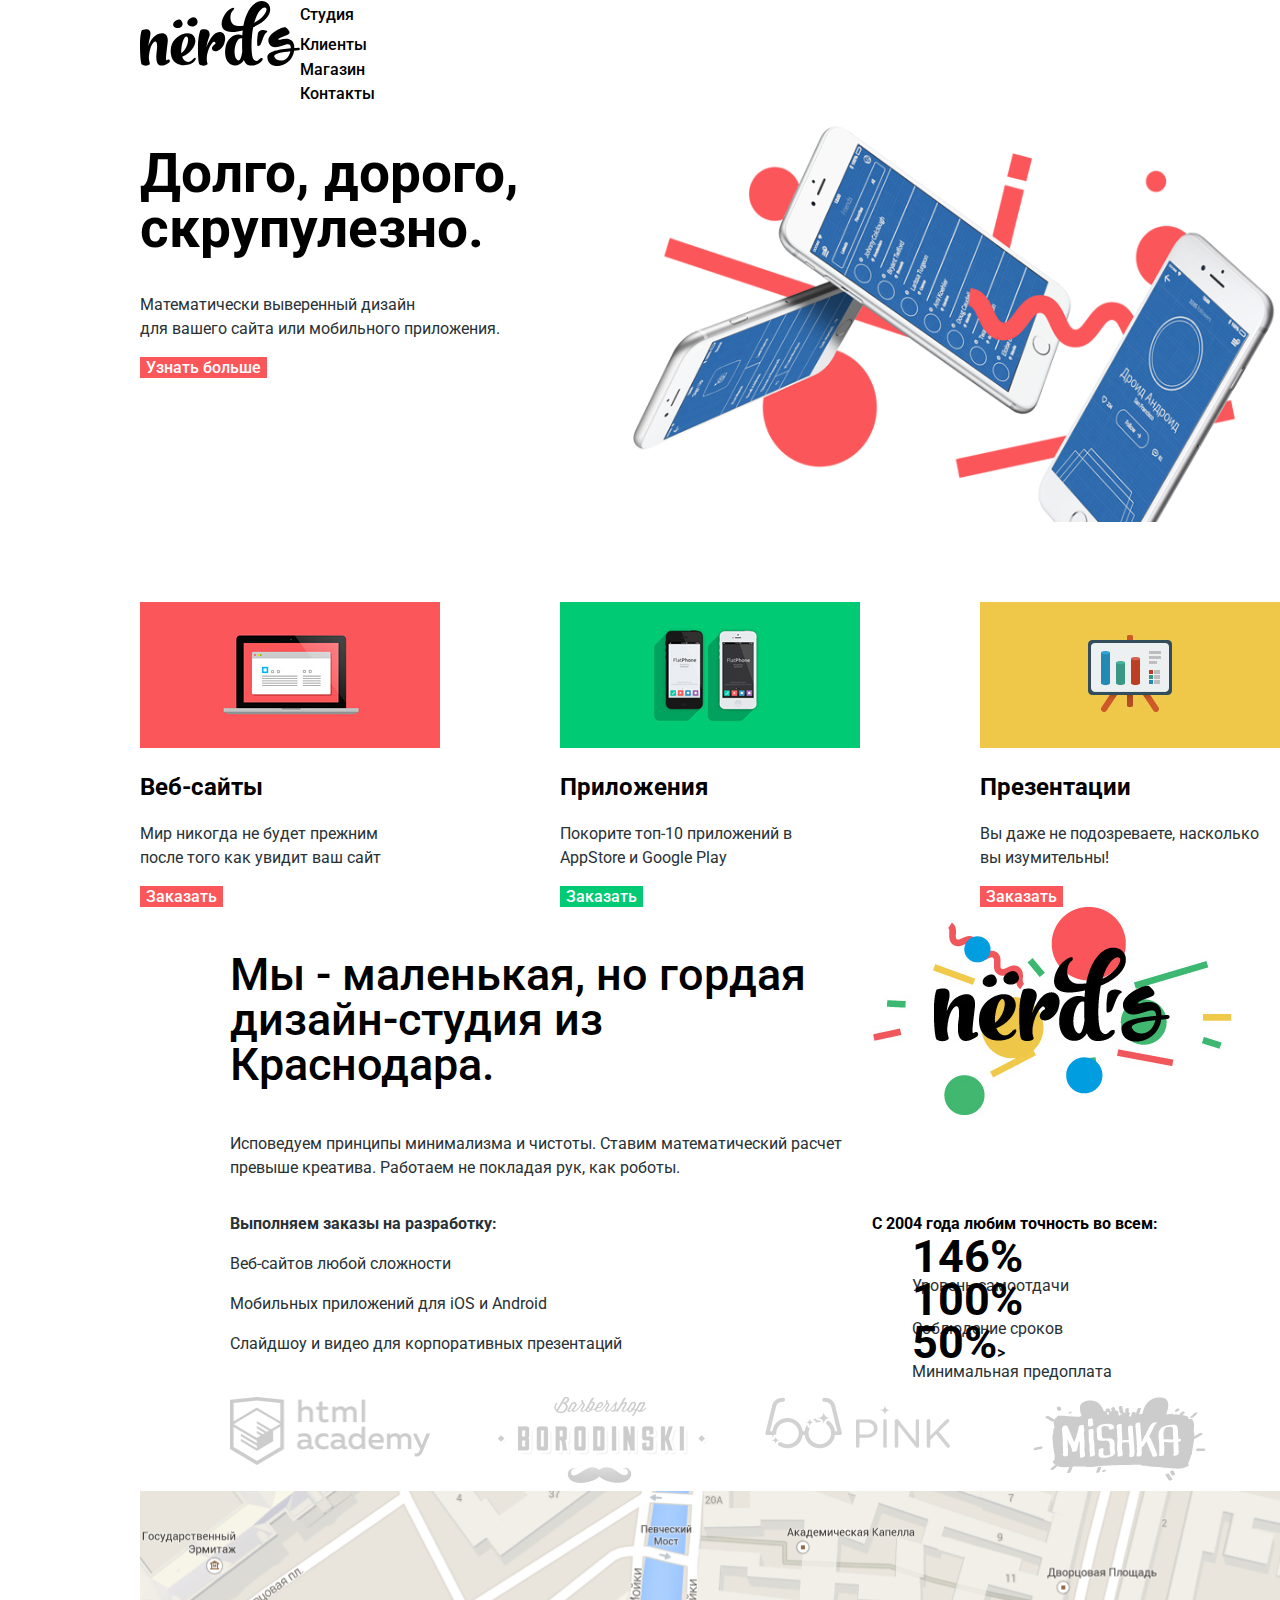
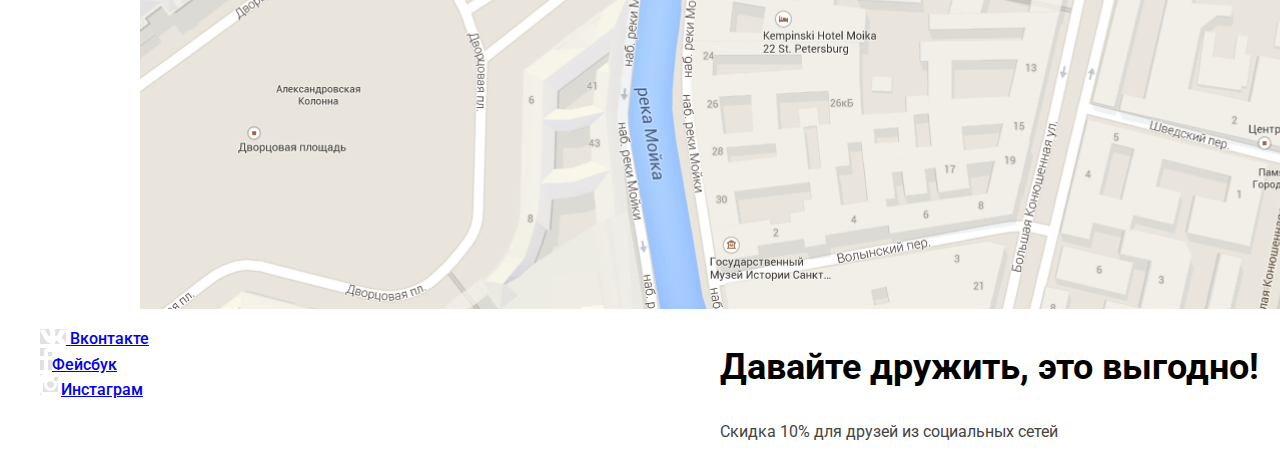
==== index.html @ 590e1103 "feat: add grid for index and catalog" ====
<!DOCTYPE html>
<html class="page" lang="ru">
  <head>
    <meta charset="UTF-8" />
    <meta name="viewport" content="width=device-width, initial-scale=1.0" />
    <link rel="preconnect" href="https://fonts.googleapis.com">
<link rel="preconnect" href="https://fonts.gstatic.com" crossorigin>
<link href="https://fonts.googleapis.com/css2?family=Roboto:wght@400;500;700&display=swap" rel="stylesheet">
<link rel="stylesheet" href="css/normalize.css" />
    <link rel="stylesheet" href="style.css" />
    <title>Nerds</title>
  </head>
  <body class="page-body">

    <header class="main-header">
      <nav class="main-navigation container">
         
        <a class="main-header-logo">
          <img
            src="img/nerds-logo.svg"
            width="160px"
            height="67px"
            alt="Логотип nerds"/>
        </a>
        
        <div class="main-navigation-wrapper">
        <ul class="site-navigation">
          <li><a href="#"> Студия</a></li>
          <li><a href="#">Клиенты</a></li>
          <li>Магазин</li>
          <li><a href="#">Контакты</a></li>
        </ul>
        <div class="cart-navigation">
          <img src="/img/cart-icon.svg" alt="cart illustration" />
          <a href="#">Корзина</a>
        </div>
        </div>
      </nav>
    </header>

    <main class="container">
      <section class="description">
        <section class="description-column">
        <h1 class="description-title">Долго, дорого, скрупулезно.</h1>
        <p class="description-text">
          Математически выверенный дизайн <br/>
          для вашего сайта или мобильного приложения.
        </p>
         <button type="button" class="button">Узнать больше</button>
         </section>
        <img
          src="/img/nerds-index-slide1-1.png"
          width="698px"
          height="413px"
          alt="nerds-slider1"/>
         
      </section>

      <section class="development">
        <ul class="developments-list">
          <li class="development-item">
            <img
              src="img/illustration-1-1.jpg"
              width="300px"
              height="146px"
              alt="Веб-сайты"/>
            <h2>Веб-сайты</h2>
            <p>Мир никогда не будет прежним после того как увидит ваш сайт</p>
            <button type="button" class="button">Заказать</button>
          </li>
          <li class="development-item">
            <img
              src="img/illustration-2-1.jpg"
              width="300px"
              height="146px"
              alt="Приложения"/>
            <h2>Приложения</h2>
            <p>Покорите топ-10 приложений в AppStore и Google Play</p>
            <button type="button" class="button button-application">Заказать</button>
          </li>
          <li class="development-item">
            <img
              src="img/illustration-3-1.jpg"
              width="300px"
              height="146px"
              alt="Презентации"
            />
            <h2>Презентации</h2>
            <p>Вы даже не подозреваете, насколько вы изумительны!</p>
            <button type="button" class="button button-presentation">Заказать</button>
          </li>
        </ul>
      </section>

      <section class="slogan">
        <div class= "column-one">
        <p class="slogan-title">
          Мы - маленькая, но гордая дизайн-студия из Краснодара.
        </p>
        <p class="slogan-text">
          Исповедуем принципы минимализма и чистоты. Ставим математический расчет <br />
          превыше креатива. Работаем не покладая рук, как роботы.
        </p>
         </div>
        <img
          src="img/nerds-illustration-1.jpg"
          width="360px"
          height="208px"
          alt="Логотип nerds"/>
        </section>

        <section class="slogan">
          <div class= "column">
        <p class="order">Выполняем заказы на разработку:</p>
        <ul class="orders-list">
          <li class="order-item">
            <p>Веб-сайтов любой сложности</p>
          </li>
          <li class="order-item">
            <p>Мобильных приложений для iOS и Android</p>
          </li>
          <li class="order-item">
            <p>Слайдшоу и видео для корпоративных презентаций</p>
          </li>
        </ul>
        </div>

        <div class= "column">
        <p class="precisions">С 2004 года любим точность во всем:</p>
        <ul class="precisions-list">
          <li class="precisions-item">
            <span class="precisions-item-percent">146% </span><br />
              <span class="precision-percent">Уровень самоотдачи</span>
          </li>
          <li class="precisions-item">
            <span class="precisions-item-percent">100%</span><br />
              <span class="precision-percent">Соблюдение сроков</span>
          </li>
          <li class="precisions-item">
            <span class="precisions-item-percent">50%</span>><br/>
              <span class="precision-percent">Минимальная предоплата</span>
          </li>
        </ul>
        <div class="main-line"></div>
        </div>
        </section>
        
        <section class="logos">
        <ul class="logos-list">
          <li>
            <img
              src="/img/logo html academy.png"
              width="200px"
              height="68px"
              alt="logo html academy"/>
          </li>
          <li>
            <img
              src="/img/logo Barbershop.png"
              width="209px"
              height="90px"
              alt="logo Barbershop"/>
          </li>
          <li>
            <img
              src="/img/logo Pink.png"
              width="185px"
              height="52px"
              alt="logo Pink"/>
          </li>
          <li>
            <img
              src="/img/logo Mishka.png"
              width="173px"
              height="84px"
              alt="logo Mishka"/>
          </li>
        </ul>
        </section>
      

      <section class="card">
        <img src="/img/card.png" width="1442px" height="418px" alt="Карта" />
      </section>
    </main>

    <footer class="main-footer"> 
        <ul class="footer-social">
          <li>
            <a class="social-button" href="#"> <img src="/img/vk-icon.svg" alt="Вконтакте"> Вконтакте</a>
          </li>
          <li>
            <a class="social-button" href="#"> <img src="/img/fb-icon.svg" alt="Фейсбук">Фейсбук</a>
          </li>
          <li>
            <a class="social-button" href="#"> <img src="/img/insta-icon.svg" alt="Инстаграм">Инстаграм</a>
          </li>
        </ul>
        <div class="footer-text">
        <p class="footer-slogan">Давайте дружить, это выгодно!</p>
        <p class="footer-sale">Скидка 10% для друзей из социальных сетей</p>
        </div>
    </footer>
  </body>
</html>
---- style.css ----
/* Global*/

body {
  min-width: 1440px;
  margin: 0;
  padding: 0;
  font-family:'Roboto', sans-serif;;
  font-weight: 500;
  font-style: normal;
}
/*
img {
  min-width: 100%;
  height: auto;
}
*/

/* Variables */

/* header */

.main-header {
  background: rgba(0, 0, 0, 0.0001);
} /* Спросить */

.site-navigation {
  list-style: none;
}

.site-navigation a {
text-decoration: none;
color: #000000;
font-size: 16px;
line-height: 30px;
}

.cart-navigation a {
text-decoration: none;
color: #000000;
font-size: 16px;
line-height: 30px;
}

.site-navigation a 
.cart-navigation a {
  color: #000000;
}

.site-navigation a:hover,
.cart-navigation a:hover {
 color: #FB565A;
}

.site-navigation a:focus,
.cart-navigation a:focus {
  color: #000000;
  opacity: 0.3;
}

/* description */

.description-title {
  font-size: 55px;
  line-height: 55px;
  color: #000000;
}

.description-text {
  font-weight: normal;
  font-size: 16px;
  line-height: 24px;
  color: #283136;
}

.button {
  font: inherit;
  background-color: #FB565A;
  color: #FFFFFF;
  text-align: center;
  vertical-align: middle;
  border: none;
}

.button:focus {
  color: #FFFFFF;
  background-color: #FB565A;
  opacity: 0.3;
}

/* development */

.button-application {
  background-color: #00CA74;
}

.button-presentation {
  background-color: #000000 0.01%;
}

.development-item h2 {
  font-weight: bold;
  font-size: 24px;
  line-height: 30px;
  color: #000000;
}

.development-item p {
  font-weight: normal;
  font-size: 16px;
  line-height: 24px;
  color: #283136;
}

.slogan-title {
  font-size: 45px;
  line-height: 45px;
  color: #000000;
}

.development-item {
  list-style: none;
}

/* slogon */

.slogan-text {
font-style: normal;
font-weight: normal;
font-size: 16px;
line-height: 24px;
color: #283136;
}

.order {
  font-weight: bold;
  font-size: 16px;
  line-height: 24px;
  color: #283136;
}

.orders-list {
  padding-left: 0;
}

.order-item {
  font-weight: normal;
  font-size: 16px;
  line-height: 24px;
  list-style: none;
  color: #283136;
}


.precisions {
  font-weight: bold;
  font-size: 16px;
  line-height: 24px;
  color: #000000;
}

.precisions-item {
  list-style: none;
}

.precisions-item-percent {
  font-weight: bold;
  font-size: 45px;
  line-height: 10px;
  color: #000000;
}

.precision-percent {
  font-weight: normal;
  font-size: 16px;
  line-height: 18px;
  color: #283136;
}

.logos-list {
  list-style: none;

}

/*Footer*/

.footer-social {
  list-style: none;
}

.footer-slogan {
  font-weight: bold;
  font-size: 36px;
  line-height: 36px;
  color: #000000;
}

.footer-sale {
  font-weight: normal;
  font-size: 16px;
  line-height: 22px;
  color: #444444;
}

.social-button img {
background: linear-gradient(0deg, #E1E1E1, #E1E1E1), #FFFFFF;
}


/*catalog*/

.catalog-title {
  font-style: normal;
  font-size: 55px;
  line-height: 55px;
  color: #000000;
  text-align: center;
}

.filter {
  font-weight: bold;
  font-size: 18px;
  line-height: 30px;
  color: #000000;
}

.filter-type {
  font-style: normal;
  font-weight: normal;
  font-size: 16px;
  line-height: 19px;
  color: #283136;
  list-style: none;
}

.btn-show {
  font-size: 16px;
  line-height: 18px;
  color: #000000;
}

.sort-title {
  font-weight: bold;
  font-size: 18px;
  line-height: 18px;
  color: #000000;
}

.catalog-item-active {
  font-weight: normal;
  font-size: 14px;
  line-height: 18px;
  color: #000000;
}

.catalog-item {
  font-weight: normal;
  font-size: 14px;
  line-height: 18px;
  color: #000000;
  opacity: 0.3;
}

/*Grid*/ 

.page {
  height: 100%;
}

/* Logo */ /*grid*/

.main-navigation {
  display: grid;
  grid-template-columns: 1fr 1fr 1fr;
}

/*.main-navigation-color {
  background-color: #0fffff;
}*/

.main-navigation-wrapper {
  display: grid;
  grid-template-columns: 1fr max-content;
  margin: 0 auto;
  width: 1160px;
}

.site-navigation {
  margin: 0;
  padding: 0;
}

.main-header-logo {
  width: 160px;
  height: 67px;
}

/* Container */

.container {
  width: 1160px;
  margin: 0 auto;
  padding: 0 140px;
}

.description {
  display: grid;
  grid-template-columns: 1fr 1fr;
  margin-bottom: 80px;
}

.developments-list {
  padding: 0;
  margin: 0;
  display: grid;
  grid-template-columns: 1fr 1fr 1fr;
  column-gap: 100px;
}

.developments-list p {
  margin-right: 40px;
}

.logos-list {
  padding: 0;
  margin: 0;
  display: grid;
  grid-template-columns: 1fr 1fr 1fr 1fr;
}

/* Slogan */

.slogan {
display: grid;
grid-template-columns: 1.5fr 1fr;
padding-left: 90px;
}

/* logos */

.logos {
padding-left: 90px;
}

/* card */

/* main-footer */

.main-footer {
  display: grid;
  grid-template-columns: 1fr 1fr ;
}


/* Global */

.page-body {
  min-height: 100%;
  display: grid;
  grid-template-rows:
  min-content
  1fr
  min-content;
  align-content: start;
}



/*catalog*/

.catalog {
  display: grid;
  grid-template-columns: 265px 1fr;
}

.nerds-catalog {
  margin-left: 190px;
}

.catalog-card {
  display: flex;
  flex-wrap: wrap;
  padding: 0;
  margin: 0;
  list-style: none;
  margin-bottom: 60px;
}

.card-item {
  width: 362px;
  height: 620px; /*спросить*/
  margin-right: 40px;
  margin-top: 35px;
}

.card-item:nth-child(2n) {
  margin-right: 290px;
}

.products-filter fieldset {
  padding: 0;
  margin: 0;
  border: none;
  margin-bottom: 50px;
}

.products-filter fieldset:first-child {
  margin-bottom: 43px;
}

.products-filter legend {
  font-size: 18px;
  line-height: 30px;
  text-transform: uppercase;
  margin-bottom: 30px;

}

.products-filter ul {
  padding: 0;
  margin: 0;
  list-style: none;
  line-height: 19px;
  color: #283136;
}

.products-filter li {
  margin-bottom: 25px;
}
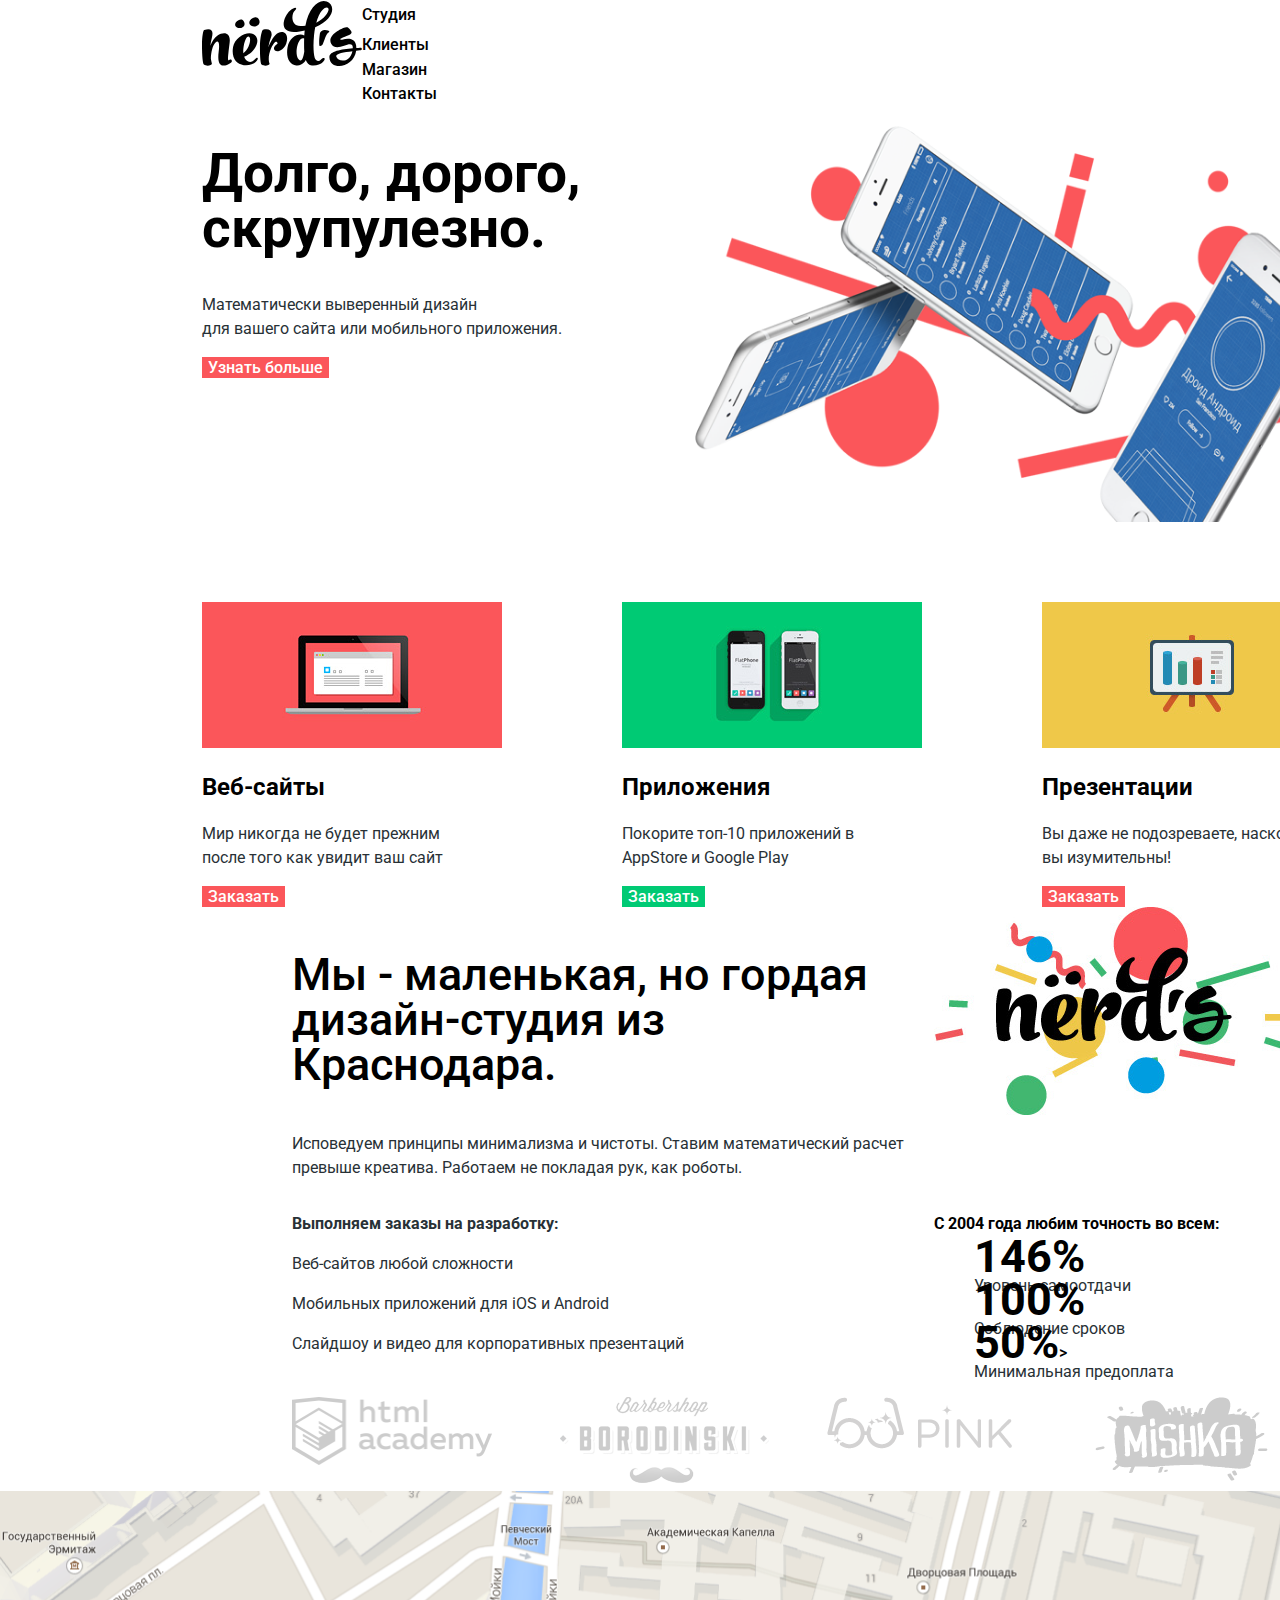
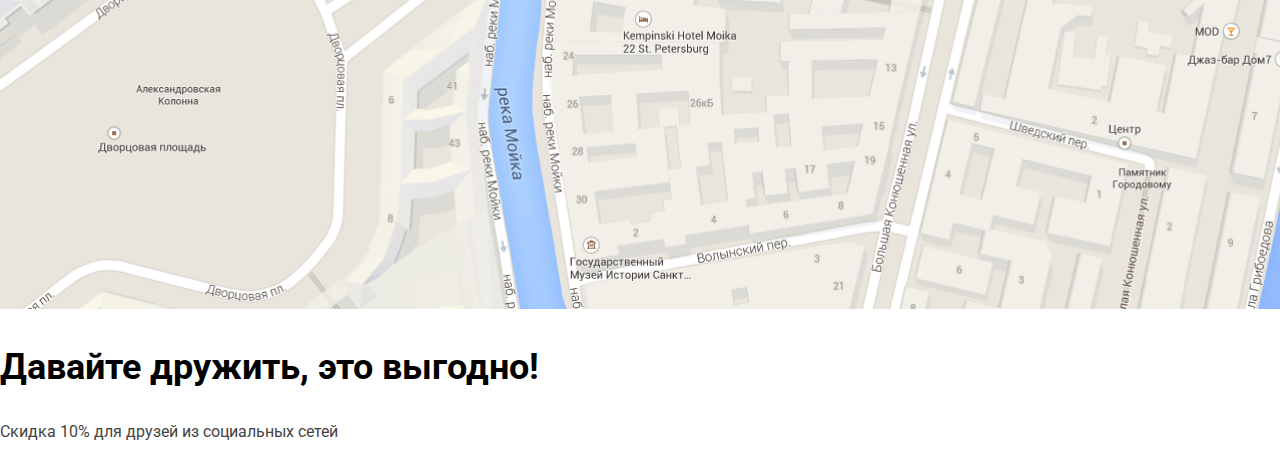
==== commit 56f1f065: "feat: add card in footer" ====
--- a/index.html
+++ b/index.html
@@ -177,14 +177,16 @@
           </li>
         </ul>
         </section>
+      </main>
+
       
+    
+
+    <footer class="main-footer"> 
 
       <section class="card">
         <img src="/img/card.png" width="1442px" height="418px" alt="Карта" />
       </section>
-    </main>
-
-    <footer class="main-footer"> 
         <ul class="footer-social">
           <li>
             <a class="social-button" href="#"> <img src="/img/vk-icon.svg" alt="Вконтакте"> Вконтакте</a>
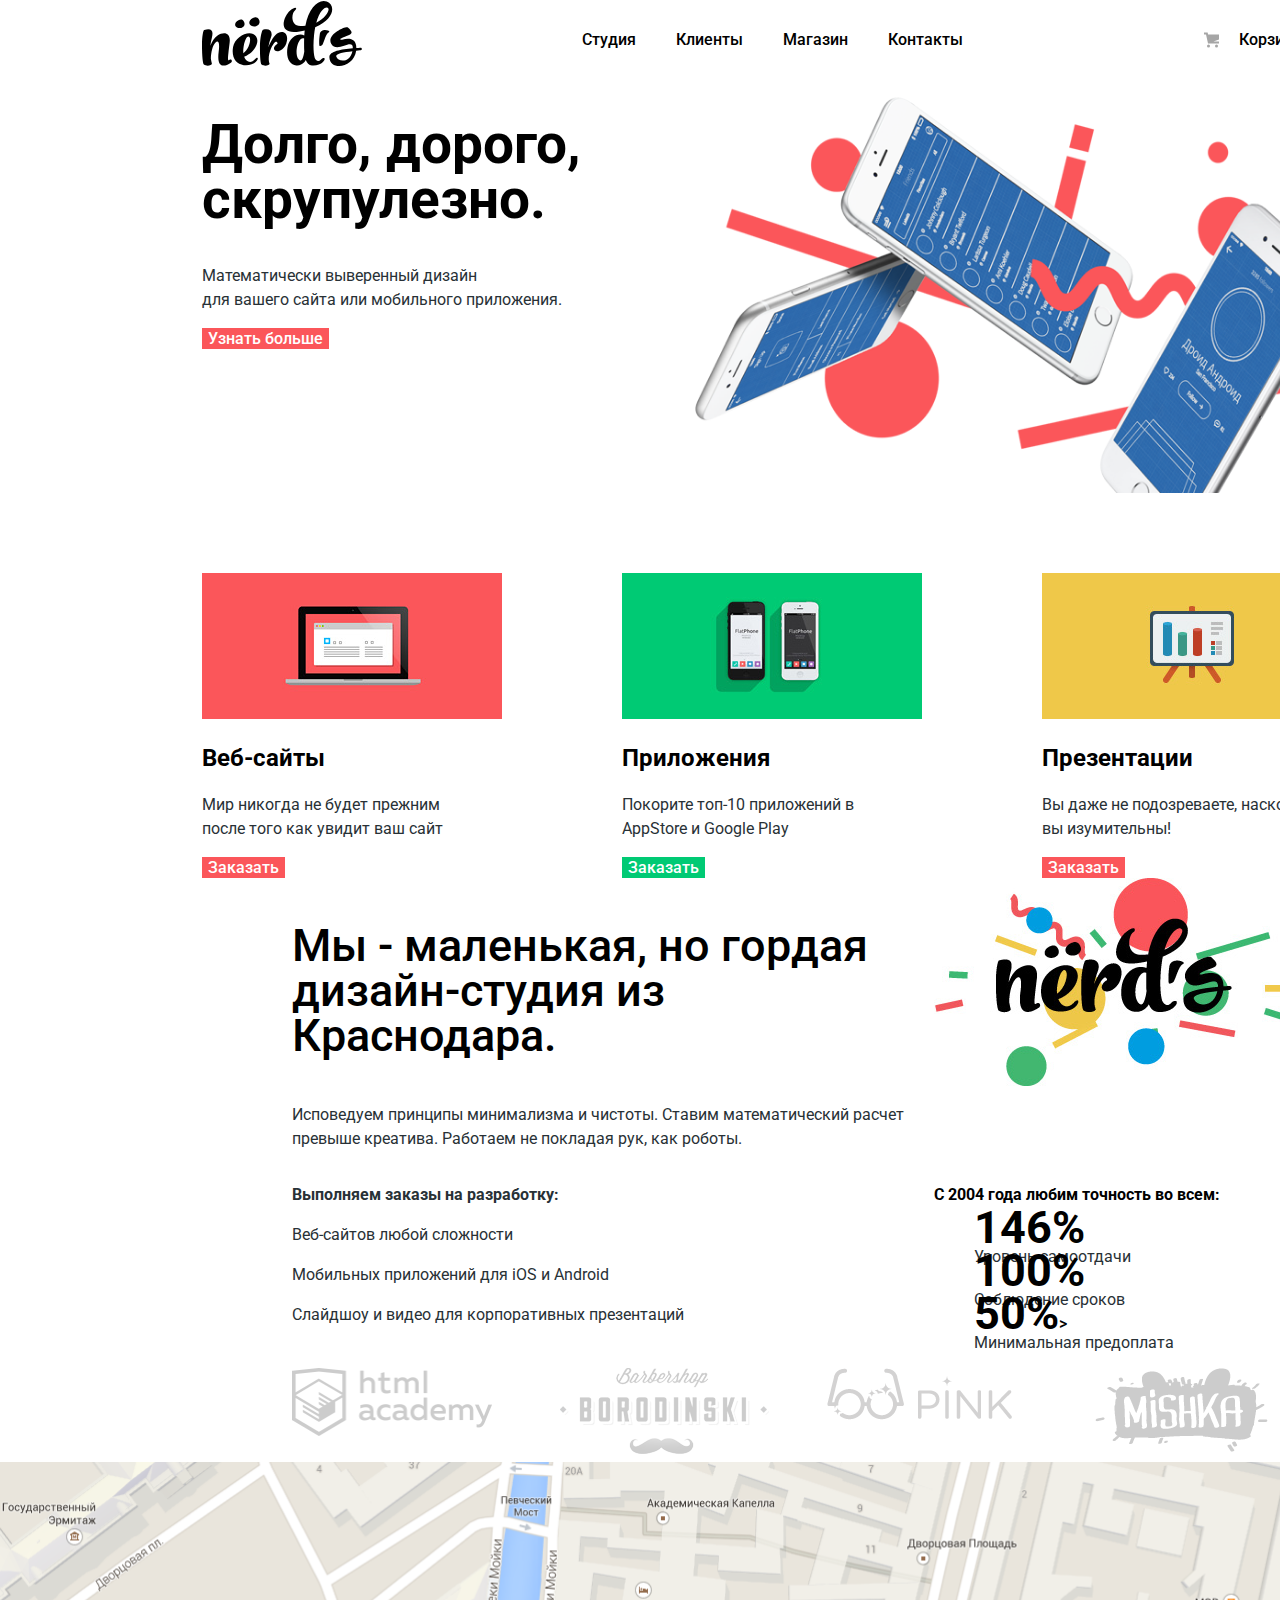
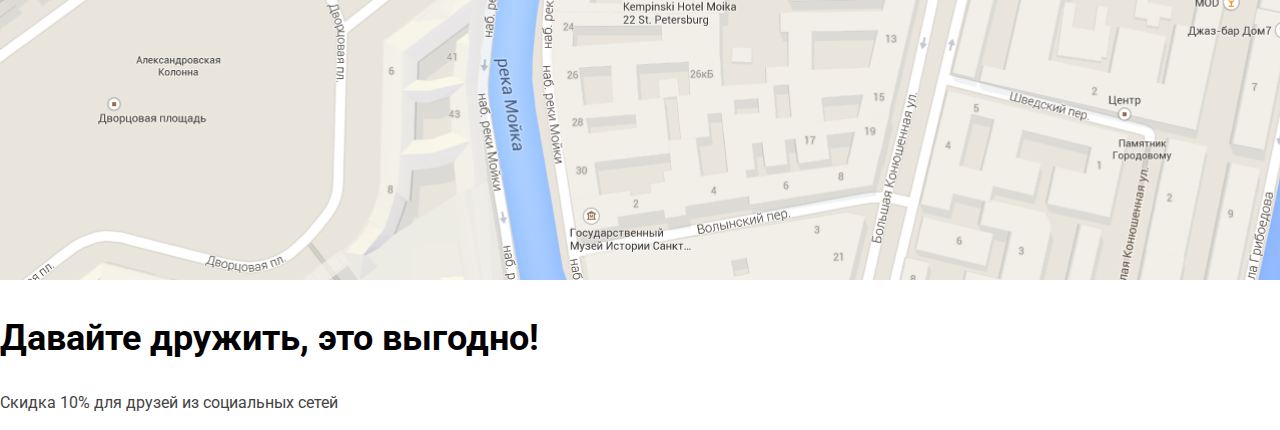
==== commit 6629968a: "feat: flex for site-navigation" ====
--- a/index.html
+++ b/index.html
@@ -27,7 +27,7 @@
         <ul class="site-navigation">
           <li><a href="#"> Студия</a></li>
           <li><a href="#">Клиенты</a></li>
-          <li>Магазин</li>
+          <li><a href="#">Магазин</a></li>
           <li><a href="#">Контакты</a></li>
         </ul>
         <div class="cart-navigation">
--- a/style.css
+++ b/style.css
@@ -23,8 +23,17 @@
   background: rgba(0, 0, 0, 0.0001);
 } /* Спросить */
 
-.site-navigation {
-  list-style: none;
+.site-navigation, 
+.cart-navigation {
+  list-style: none;
+  display: flex;
+  flex-wrap: wrap;
+}
+
+.site-navigation a,
+.cart-navigation a {
+  display: block;
+  padding: 25px 20px;
 }
 
 .site-navigation a {
@@ -39,6 +48,7 @@
 color: #000000;
 font-size: 16px;
 line-height: 30px;
+margin-right: 400px;
 }
 
 .site-navigation a 
@@ -292,6 +302,7 @@
 .main-header-logo {
   width: 160px;
   height: 67px;
+  margin-right: 200px;
 }
 
 /* Container */
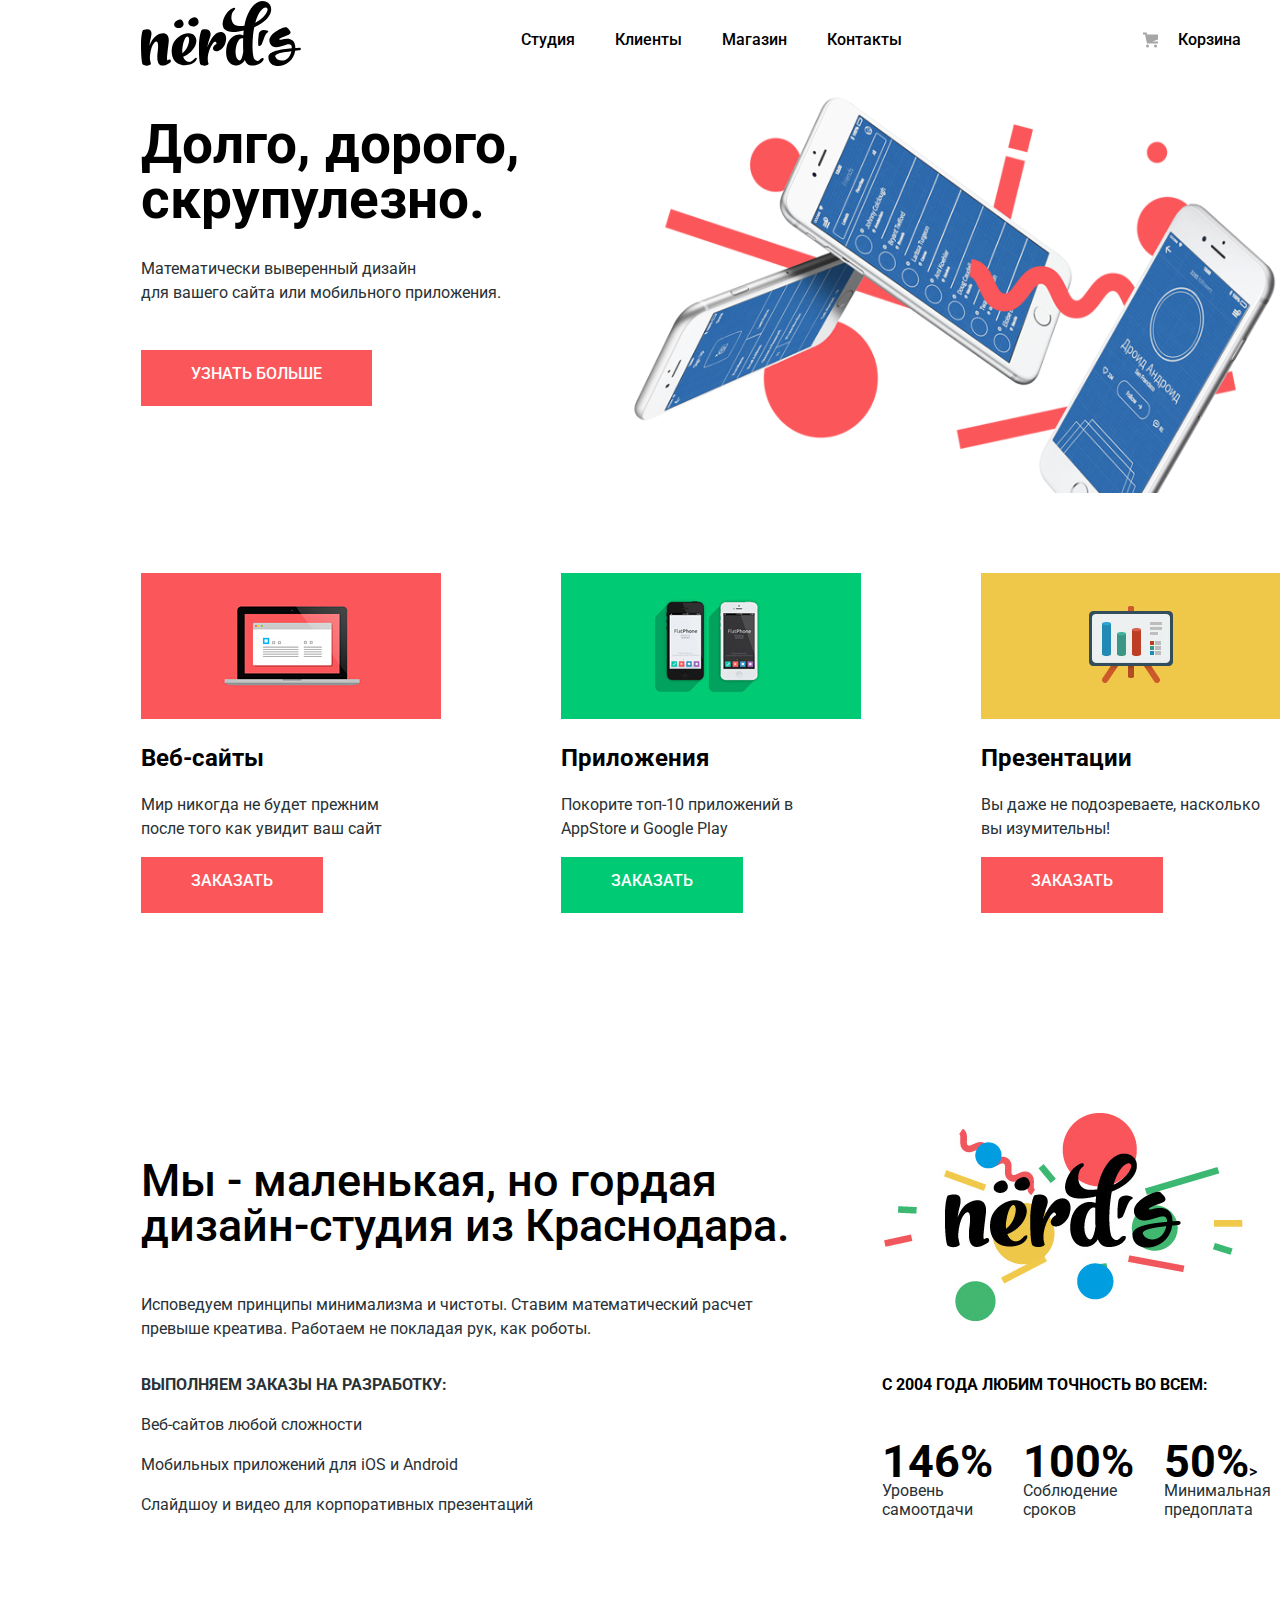
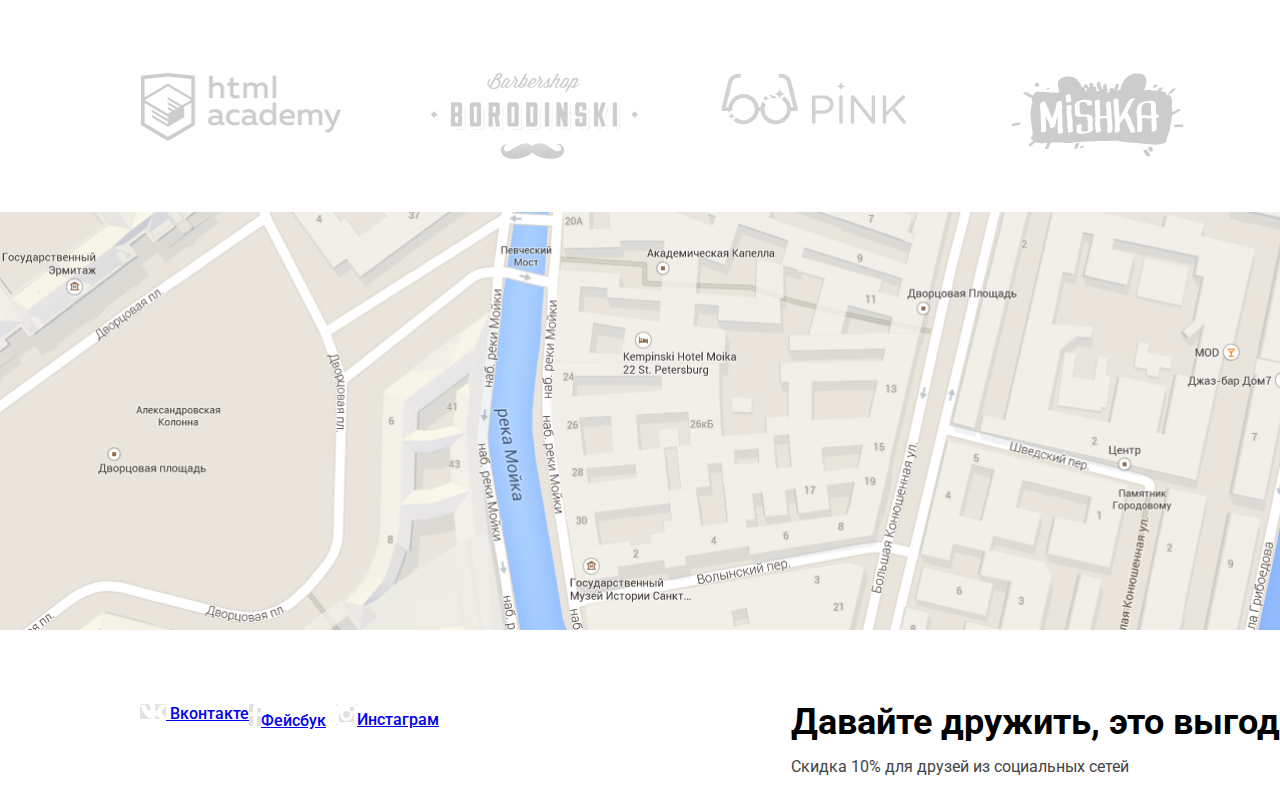
==== commit f250ff79: "feat: add margin for index" ====
--- a/index.html
+++ b/index.html
@@ -179,22 +179,20 @@
         </section>
       </main>
 
-      
-    
-
     <footer class="main-footer"> 
 
-      <section class="card">
+      <div class="card">
         <img src="/img/card.png" width="1442px" height="418px" alt="Карта" />
-      </section>
-        <ul class="footer-social">
-          <li>
+      </div>
+      <div class="footer-social">
+        <ul class="footer-list">
+          <li class="footer-item">
             <a class="social-button" href="#"> <img src="/img/vk-icon.svg" alt="Вконтакте"> Вконтакте</a>
           </li>
-          <li>
+          <li class="footer-list">
             <a class="social-button" href="#"> <img src="/img/fb-icon.svg" alt="Фейсбук">Фейсбук</a>
           </li>
-          <li>
+          <li class="footer-list">
             <a class="social-button" href="#"> <img src="/img/insta-icon.svg" alt="Инстаграм">Инстаграм</a>
           </li>
         </ul>
@@ -202,6 +200,7 @@
         <p class="footer-slogan">Давайте дружить, это выгодно!</p>
         <p class="footer-sale">Скидка 10% для друзей из социальных сетей</p>
         </div>
+        </div>
     </footer>
   </body>
 </html>
--- a/style.css
+++ b/style.css
@@ -73,6 +73,7 @@
   font-size: 55px;
   line-height: 55px;
   color: #000000;
+  margin-bottom: 30px;
 }
 
 .description-text {
@@ -80,6 +81,8 @@
   font-size: 16px;
   line-height: 24px;
   color: #283136;
+  margin: 0px;
+  margin-bottom: 45px;
 }
 
 .button {
@@ -89,6 +92,8 @@
   text-align: center;
   vertical-align: middle;
   border: none;
+  padding: 14px 50px 23px 50px;
+  text-transform: uppercase;
 }
 
 .button:focus {
@@ -99,6 +104,10 @@
 
 /* development */
 
+.development {
+  margin-bottom: 200px;
+}
+
 .button-application {
   background-color: #00CA74;
 }
@@ -120,18 +129,18 @@
   line-height: 24px;
   color: #283136;
 }
+
+.development-item {
+  list-style: none;
+}
+
+/* slogon */
 
 .slogan-title {
   font-size: 45px;
   line-height: 45px;
-  color: #000000;
-}
-
-.development-item {
-  list-style: none;
-}
-
-/* slogon */
+  color: #000000; 
+}
 
 .slogan-text {
 font-style: normal;
@@ -146,6 +155,7 @@
   font-size: 16px;
   line-height: 24px;
   color: #283136;
+  text-transform: uppercase;
 }
 
 .orders-list {
@@ -166,10 +176,22 @@
   font-size: 16px;
   line-height: 24px;
   color: #000000;
+  text-transform: uppercase;
+  margin-bottom: 60px;
 }
 
 .precisions-item {
   list-style: none;
+}
+
+.precisions-list {
+  display: flex;
+  padding: 0px;
+  margin: 0px;
+}
+
+.precisions-item {
+  margin-right: 30px;
 }
 
 .precisions-item-percent {
@@ -193,15 +215,13 @@
 
 /*Footer*/
 
-.footer-social {
-  list-style: none;
-}
-
 .footer-slogan {
   font-weight: bold;
   font-size: 36px;
   line-height: 36px;
   color: #000000;
+  margin: 0px;
+  padding: 0px;
 }
 
 .footer-sale {
@@ -336,31 +356,50 @@
   margin: 0;
   display: grid;
   grid-template-columns: 1fr 1fr 1fr 1fr;
+
 }
 
 /* Slogan */
 
 .slogan {
 display: grid;
-grid-template-columns: 1.5fr 1fr;
-padding-left: 90px;
+grid-template-columns: 1.6fr 0.9fr;
 }
 
 /* logos */
 
 .logos {
-padding-left: 90px;
+margin-top: 140px;
+margin-bottom: 45px;
 }
 
 /* card */
 
 /* main-footer */
 
-.main-footer {
+.footer-list {
+  display: flex;
+  list-style-type: none;
+  padding: 0px;
+  margin: 0px;
+}
+
+.footer-social {
   display: grid;
   grid-template-columns: 1fr 1fr ;
-}
-
+  margin-left: 140px;
+  margin-top: 70px;
+
+}
+
+.footer-text {
+  padding: 0px;
+  margin: 0px;
+}
+
+.footer-list {
+  margin-right: 10px;
+}
 
 /* Global */
 
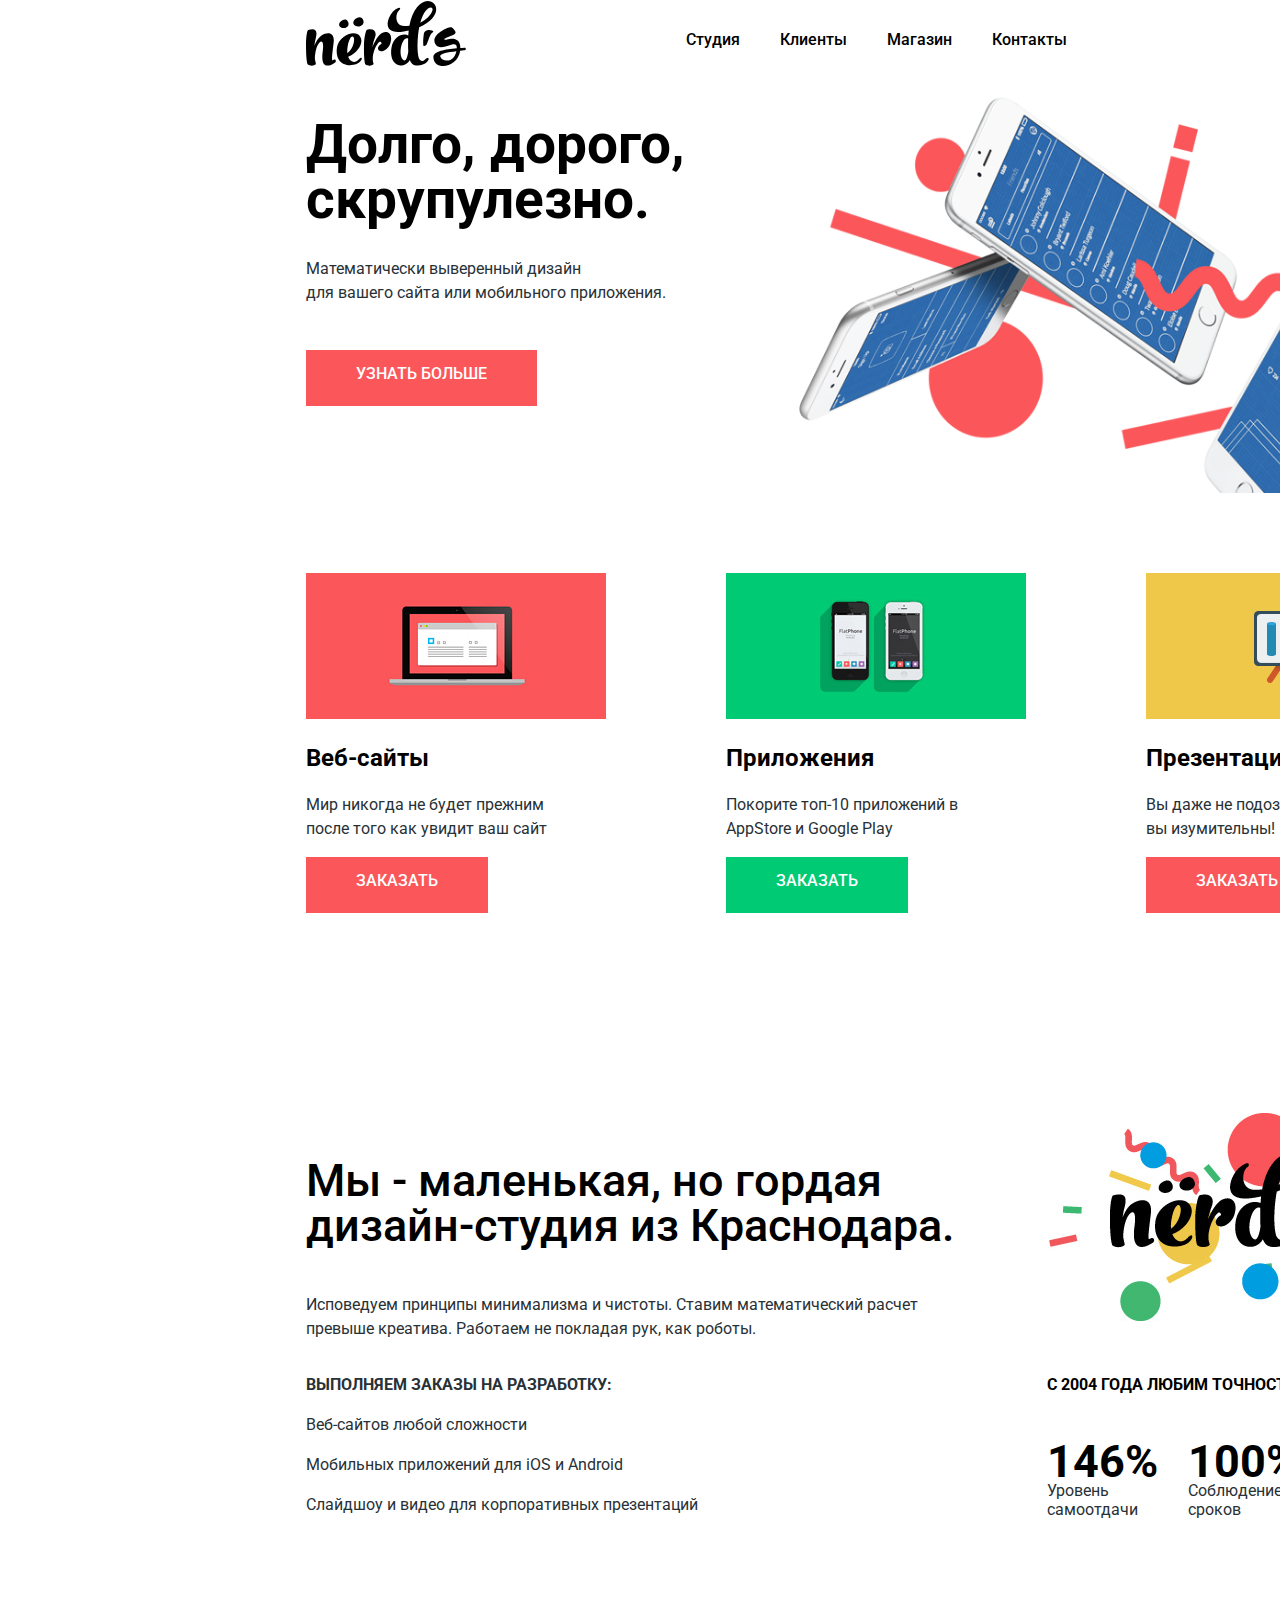
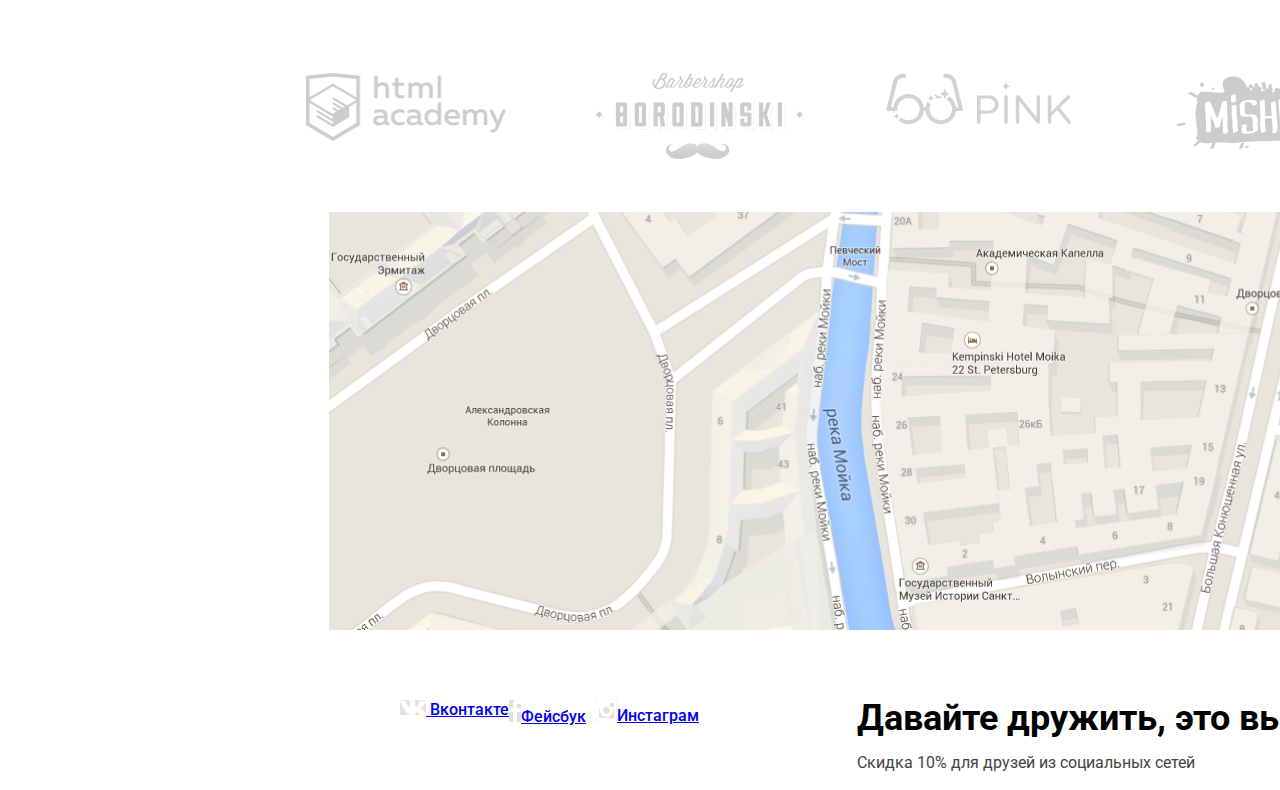
==== commit 65856c47: "feat: add interactive for button in description" ====
--- a/index.html
+++ b/index.html
@@ -46,7 +46,9 @@
           Математически выверенный дизайн <br/>
           для вашего сайта или мобильного приложения.
         </p>
-         <button type="button" class="button">Узнать больше</button>
+         <button type="button" class="button button-know">
+           <span>Узнать больше</span>
+         </button>
          </section>
         <img
           src="/img/nerds-index-slide1-1.png"
@@ -204,3 +206,5 @@
     </footer>
   </body>
 </html>
+
+
--- a/style.css
+++ b/style.css
@@ -66,6 +66,8 @@
   color: #000000;
   opacity: 0.3;
 }
+
+
 
 /* description */
 
@@ -94,12 +96,19 @@
   border: none;
   padding: 14px 50px 23px 50px;
   text-transform: uppercase;
-}
-
-.button:focus {
-  color: #FFFFFF;
-  background-color: #FB565A;
-  opacity: 0.3;
+   background-color: #FB565A;
+}
+
+.button-know:hover{
+  background: #E74246;
+}
+
+.button-know:focus{
+  background-color: #D7373B;
+}
+
+.button-know:focus span{
+  opacity: 30%;
 }
 
 /* development */
@@ -323,6 +332,15 @@
   width: 160px;
   height: 67px;
   margin-right: 200px;
+
+}
+
+.main-header-logo:hover{
+  opacity: 80%;
+}
+
+.main-header-logo:focus{
+  opacity: 30%;
 }
 
 /* Container */
@@ -386,10 +404,9 @@
 
 .footer-social {
   display: grid;
-  grid-template-columns: 1fr 1fr ;
-  margin-left: 140px;
+  grid-template-columns: 1fr 2fr ;
+  margin-left: 400px;
   margin-top: 70px;
-
 }
 
 .footer-text {
@@ -426,13 +443,54 @@
   margin-left: 190px;
 }
 
+.catalog-sort {
+  display: flex;
+}
+
+.catalog-list {
+  display: flex;
+  padding: 0px;
+  list-style-type: none;
+}
+
+.sort-title {
+  margin-right: 265px;
+}
+
+.catalog-item, 
+.catalog-item-active {
+  margin-right: 25px;
+}
+
+.img-sort {
+  margin-right: 20px;
+} 
+
+.catalog-pages li {
+  list-style-type: none;
+  padding: 0px;
+  margin: 0px;
+  text-decoration: none;
+}
+
+.catalog-pages a {
+  text-decoration: none;
+}
+
+.card {
+  width: 1442px;
+  height: 418px;
+  margin-left: 329px;
+}
+
 .catalog-card {
-  display: flex;
-  flex-wrap: wrap;
-  padding: 0;
-  margin: 0;
-  list-style: none;
-  margin-bottom: 60px;
+  display: grid;
+  grid-template-columns: 360px 360px;
+  grid-column-gap: 40px;
+  padding: 0;
+  margin: 0;
+  list-style: none;
+  
 }
 
 .card-item {
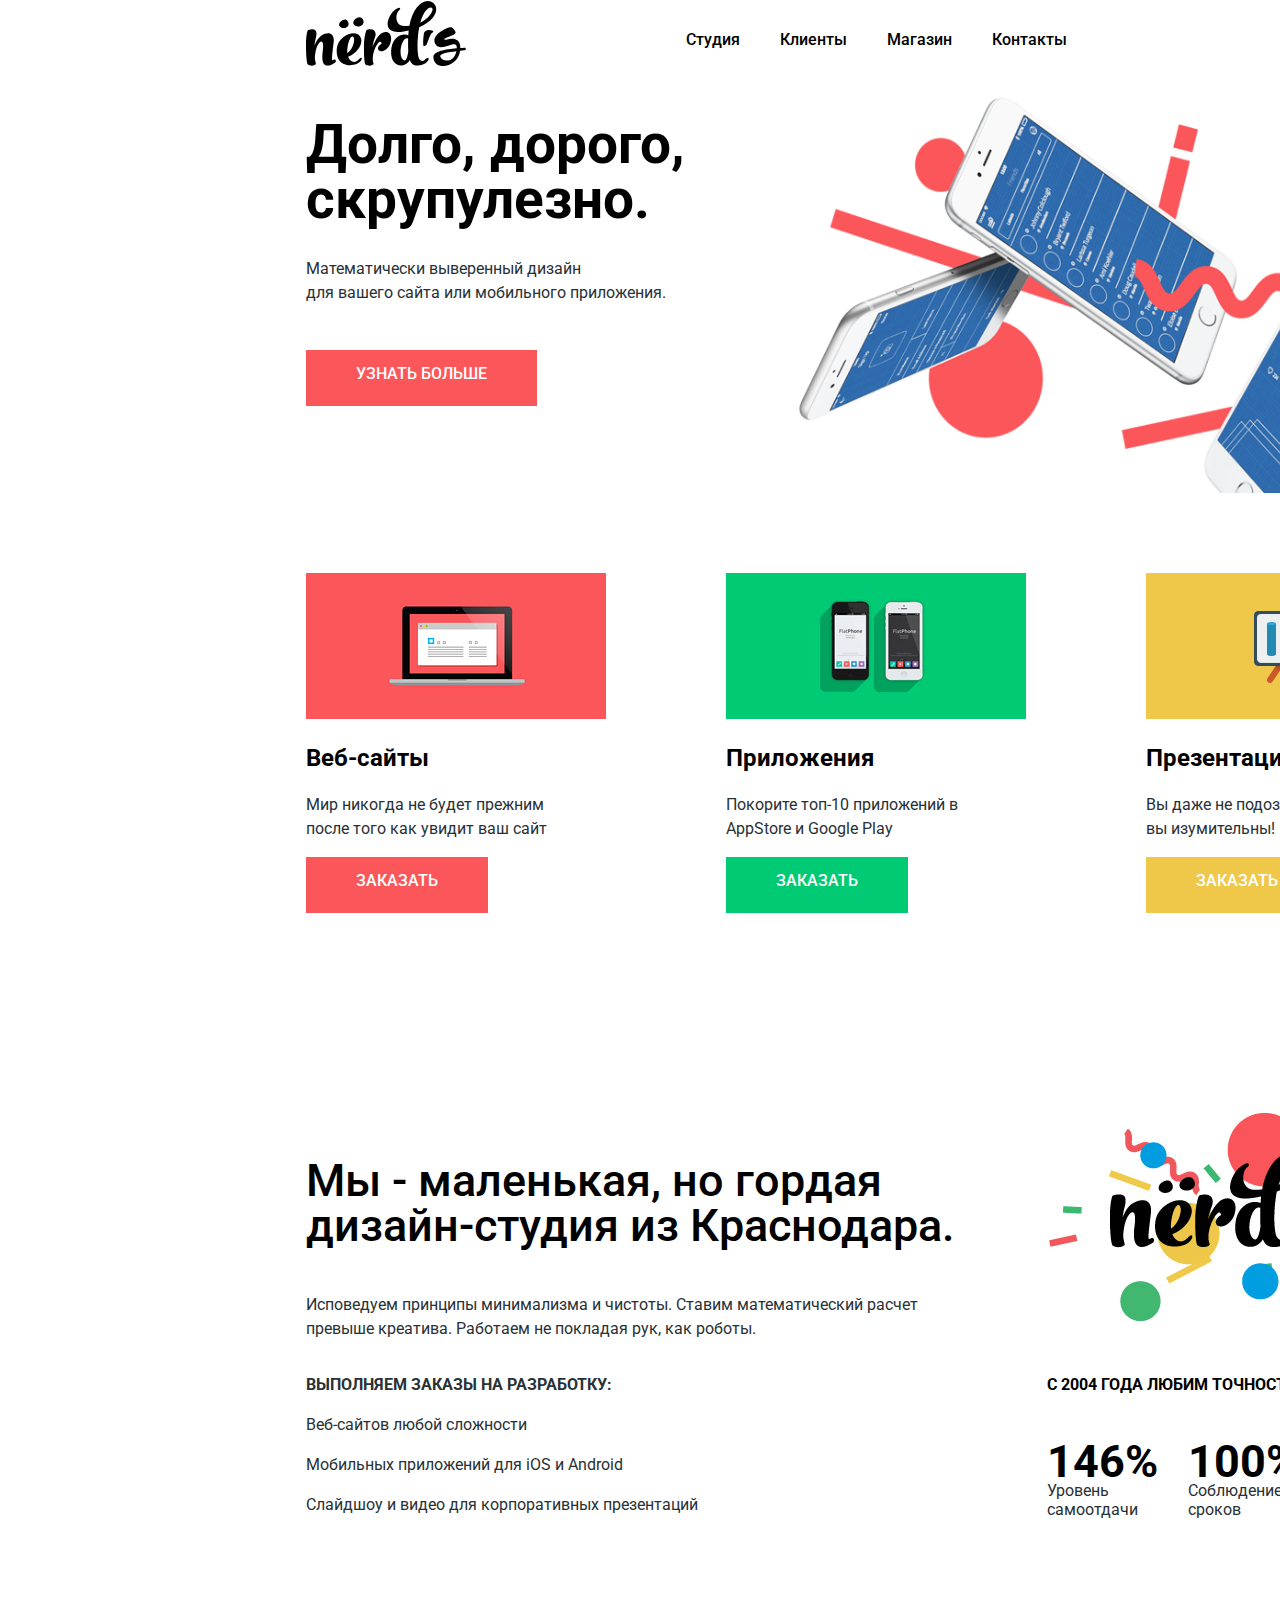
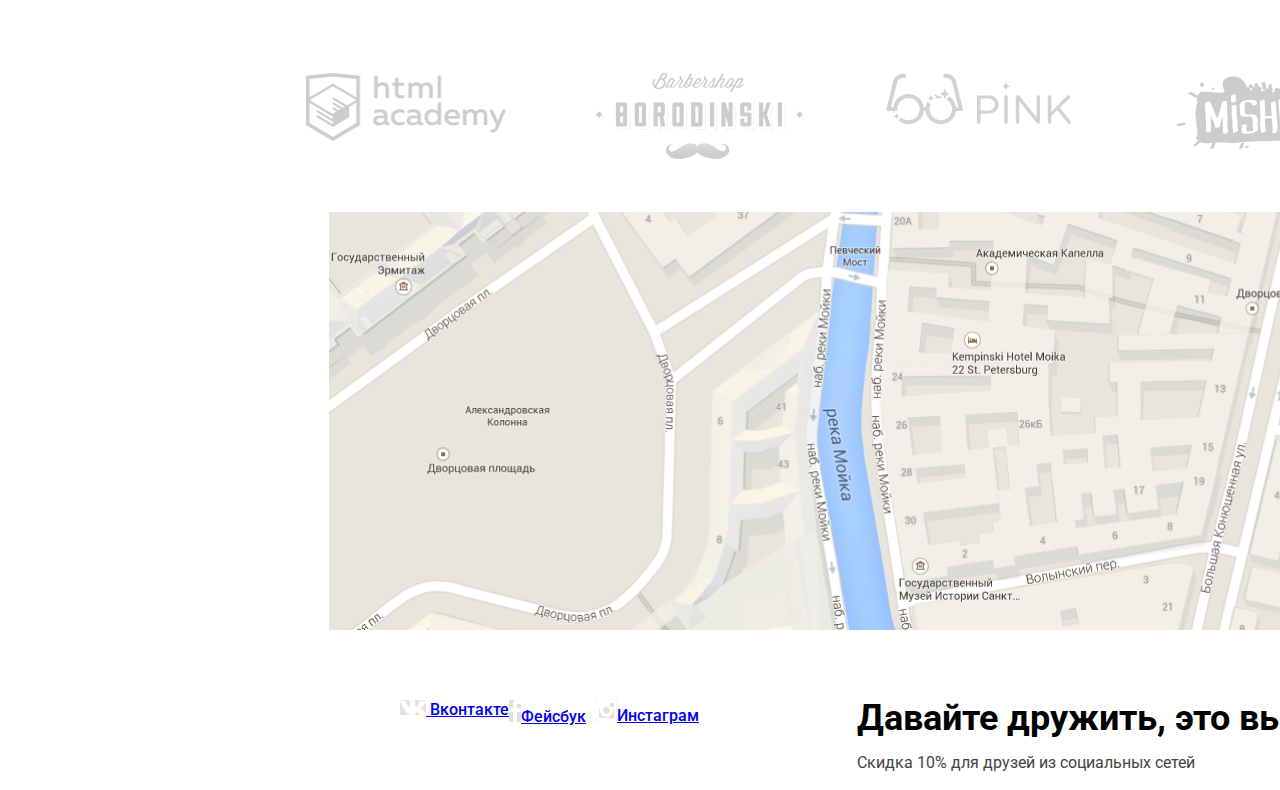
==== commit 5beba448: "feat: add state buttons for development section" ====
--- a/index.html
+++ b/index.html
@@ -68,7 +68,8 @@
               alt="Веб-сайты"/>
             <h2>Веб-сайты</h2>
             <p>Мир никогда не будет прежним после того как увидит ваш сайт</p>
-            <button type="button" class="button">Заказать</button>
+            <button type="button" class="button button-know">
+              <span>Заказать</span></button>
           </li>
           <li class="development-item">
             <img
@@ -78,7 +79,8 @@
               alt="Приложения"/>
             <h2>Приложения</h2>
             <p>Покорите топ-10 приложений в AppStore и Google Play</p>
-            <button type="button" class="button button-application">Заказать</button>
+            <button type="button" class="button button-application">
+              <span>Заказать</span></button>
           </li>
           <li class="development-item">
             <img
@@ -89,7 +91,8 @@
             />
             <h2>Презентации</h2>
             <p>Вы даже не подозреваете, насколько вы изумительны!</p>
-            <button type="button" class="button button-presentation">Заказать</button>
+            <button type="button" class="button button-presentation">
+              <span>Заказать</span></button>
           </li>
         </ul>
       </section>
--- a/style.css
+++ b/style.css
@@ -121,6 +121,38 @@
   background-color: #00CA74;
 }
 
+.button-application:hover {
+  background-color: #00BC6C;
+}
+
+.button-application:focus {
+  background-color: #00AA62;
+}
+
+.button-application:focus span{
+  opacity: 30%;
+}
+
+.button-presentation {
+background-color: #EFC84A;
+}
+
+.button-presentation:hover {
+background-color: #EAB534;
+}
+
+.button-presentation:focus {
+  background-color: #E5A722;
+}
+
+.button-presentation:focus span {
+  opacity: 30%;
+}
+
+
+
+
+
 .button-presentation {
   background-color: #000000 0.01%;
 }
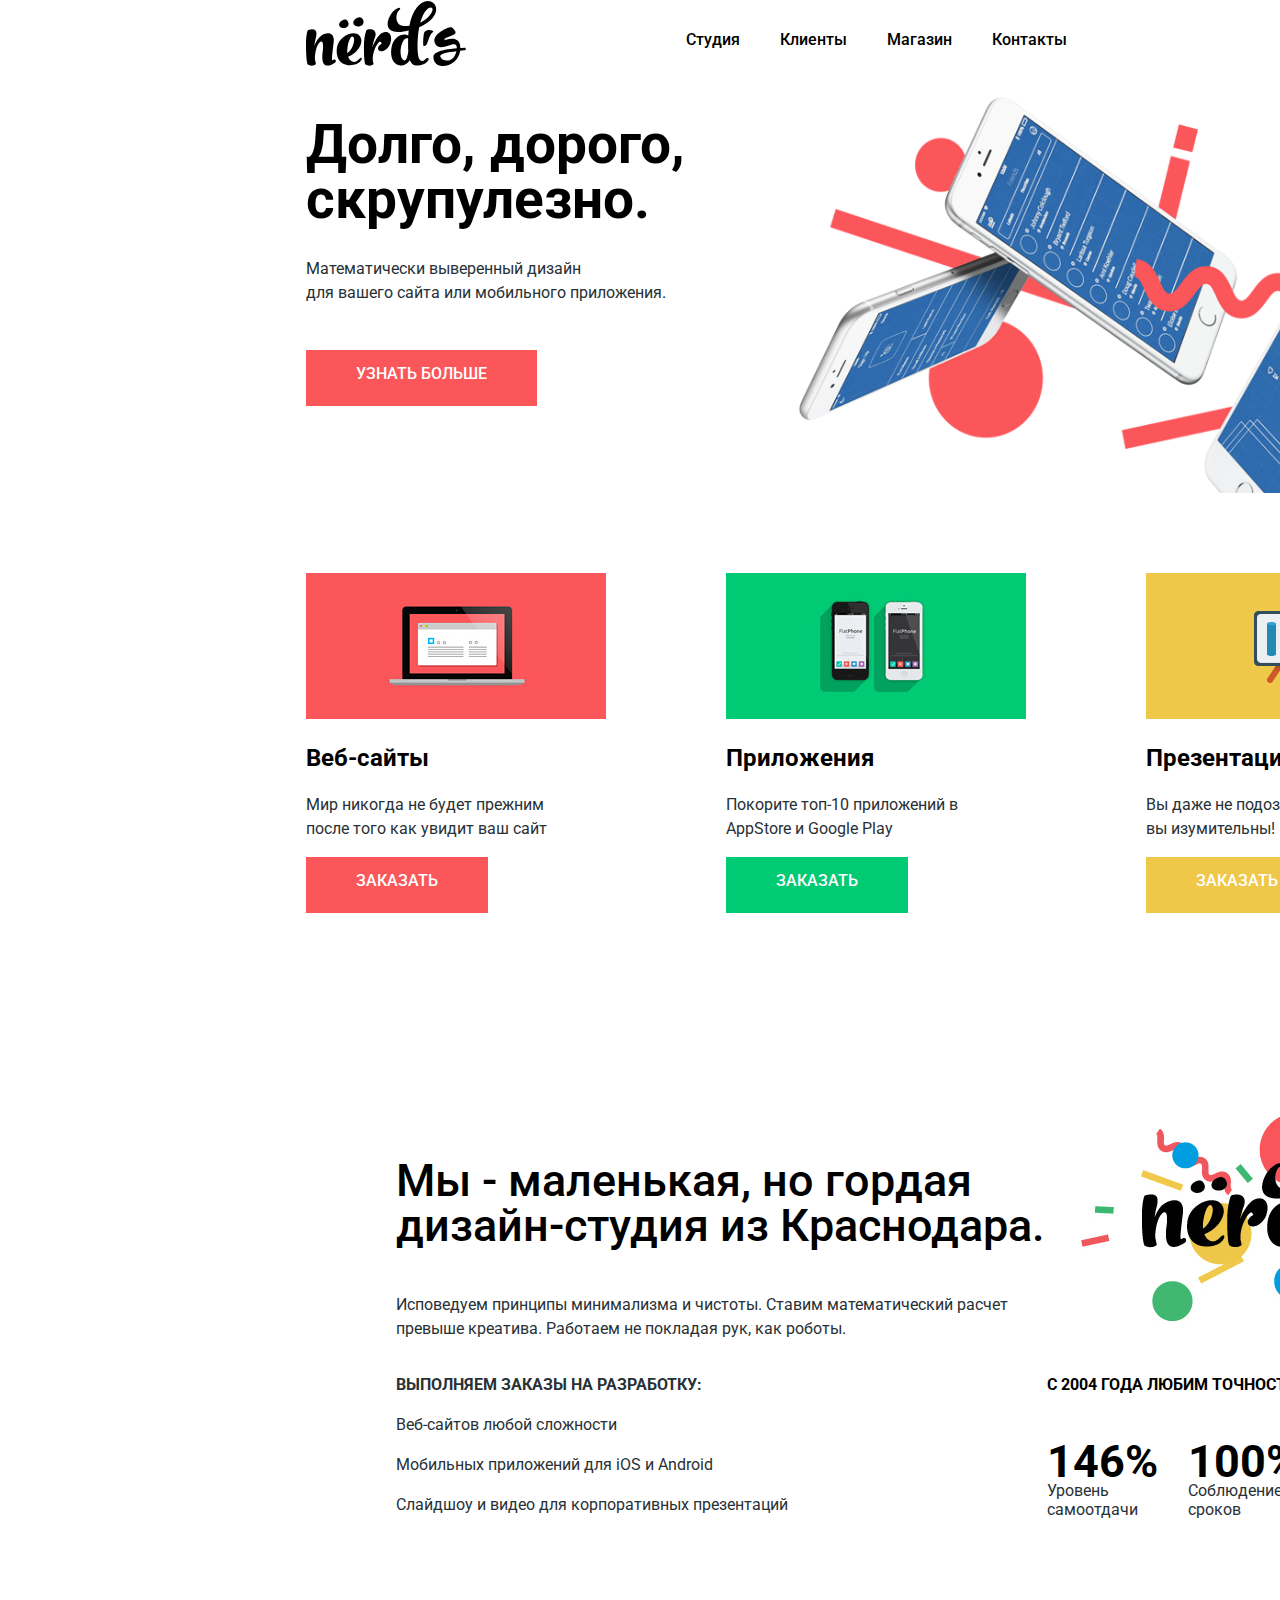
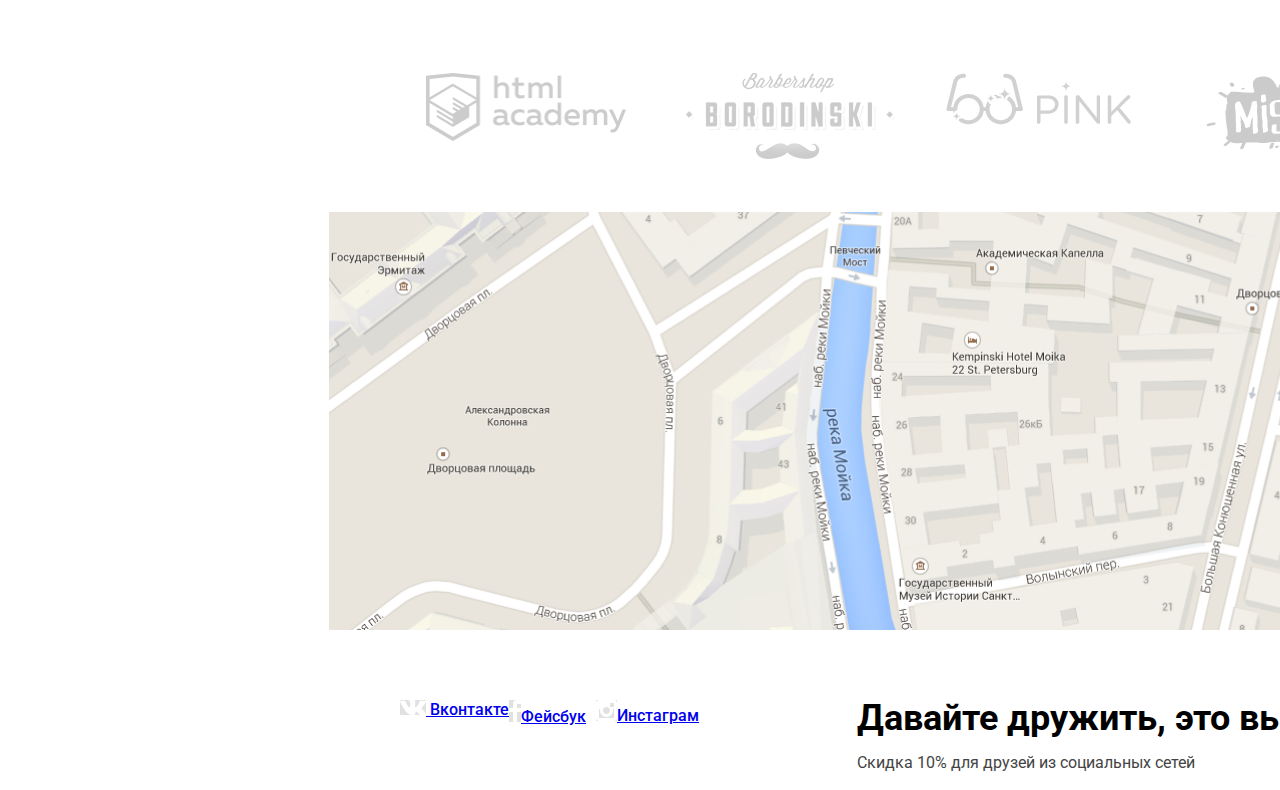
==== commit 8384d2aa: "feat: add opacity images" ====
--- a/index.html
+++ b/index.html
@@ -152,33 +152,41 @@
         
         <section class="logos">
         <ul class="logos-list">
-          <li>
-            <img
-              src="/img/logo html academy.png"
+          <li >
+            <a href="#">
+            <img
+              src="/img/html academy1.png"
               width="200px"
               height="68px"
               alt="logo html academy"/>
+              </a>
           </li>
           <li>
-            <img
-              src="/img/logo Barbershop.png"
+            <a href="#">
+            <img
+              src="/img/borodinski-2.png"
               width="209px"
               height="90px"
               alt="logo Barbershop"/>
+              </a>
           </li>
           <li>
-            <img
-              src="/img/logo Pink.png"
+            <a href="#">
+            <img
+              src="/img/pink.png"
               width="185px"
               height="52px"
               alt="logo Pink"/>
+              </a>
           </li>
           <li>
-            <img
-              src="/img/logo Mishka.png"
+            <a href="#">
+            <img
+              src="/img/mishka.png"
               width="173px"
               height="84px"
               alt="logo Mishka"/>
+              </a>
           </li>
         </ul>
         </section>
--- a/style.css
+++ b/style.css
@@ -249,9 +249,19 @@
   color: #283136;
 }
 
-.logos-list {
-  list-style: none;
-
+.logos-list li{
+  list-style: none;
+  opacity: 0.2;
+}
+
+
+
+.logos-list li:hover{
+  opacity: 1.0;
+}
+
+.logos-list:focus{
+  opacity: 0.1;
 }
 
 /*Footer*/
@@ -414,6 +424,8 @@
 .slogan {
 display: grid;
 grid-template-columns: 1.6fr 0.9fr;
+margin-left: 90px;
+
 }
 
 /* logos */
@@ -421,7 +433,9 @@
 .logos {
 margin-top: 140px;
 margin-bottom: 45px;
-}
+margin-left: 120px;
+}
+
 
 /* card */
 
